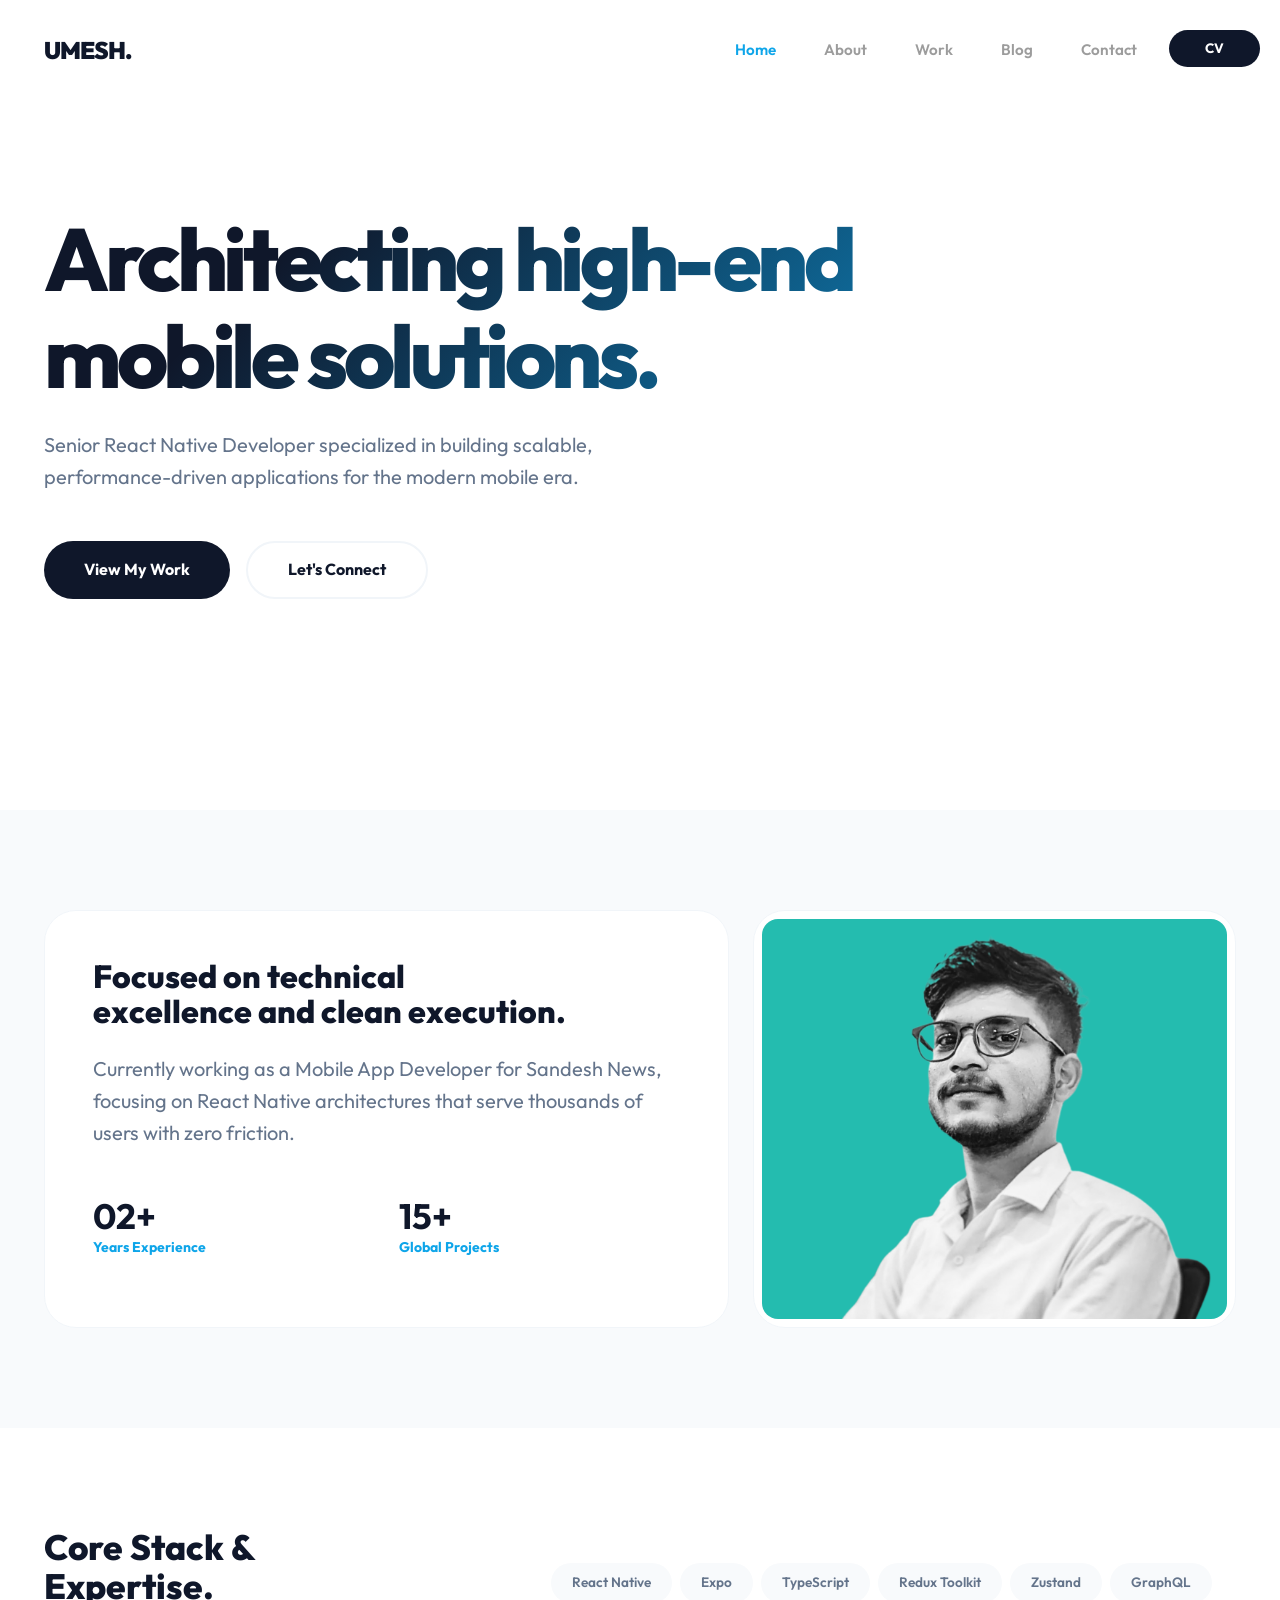
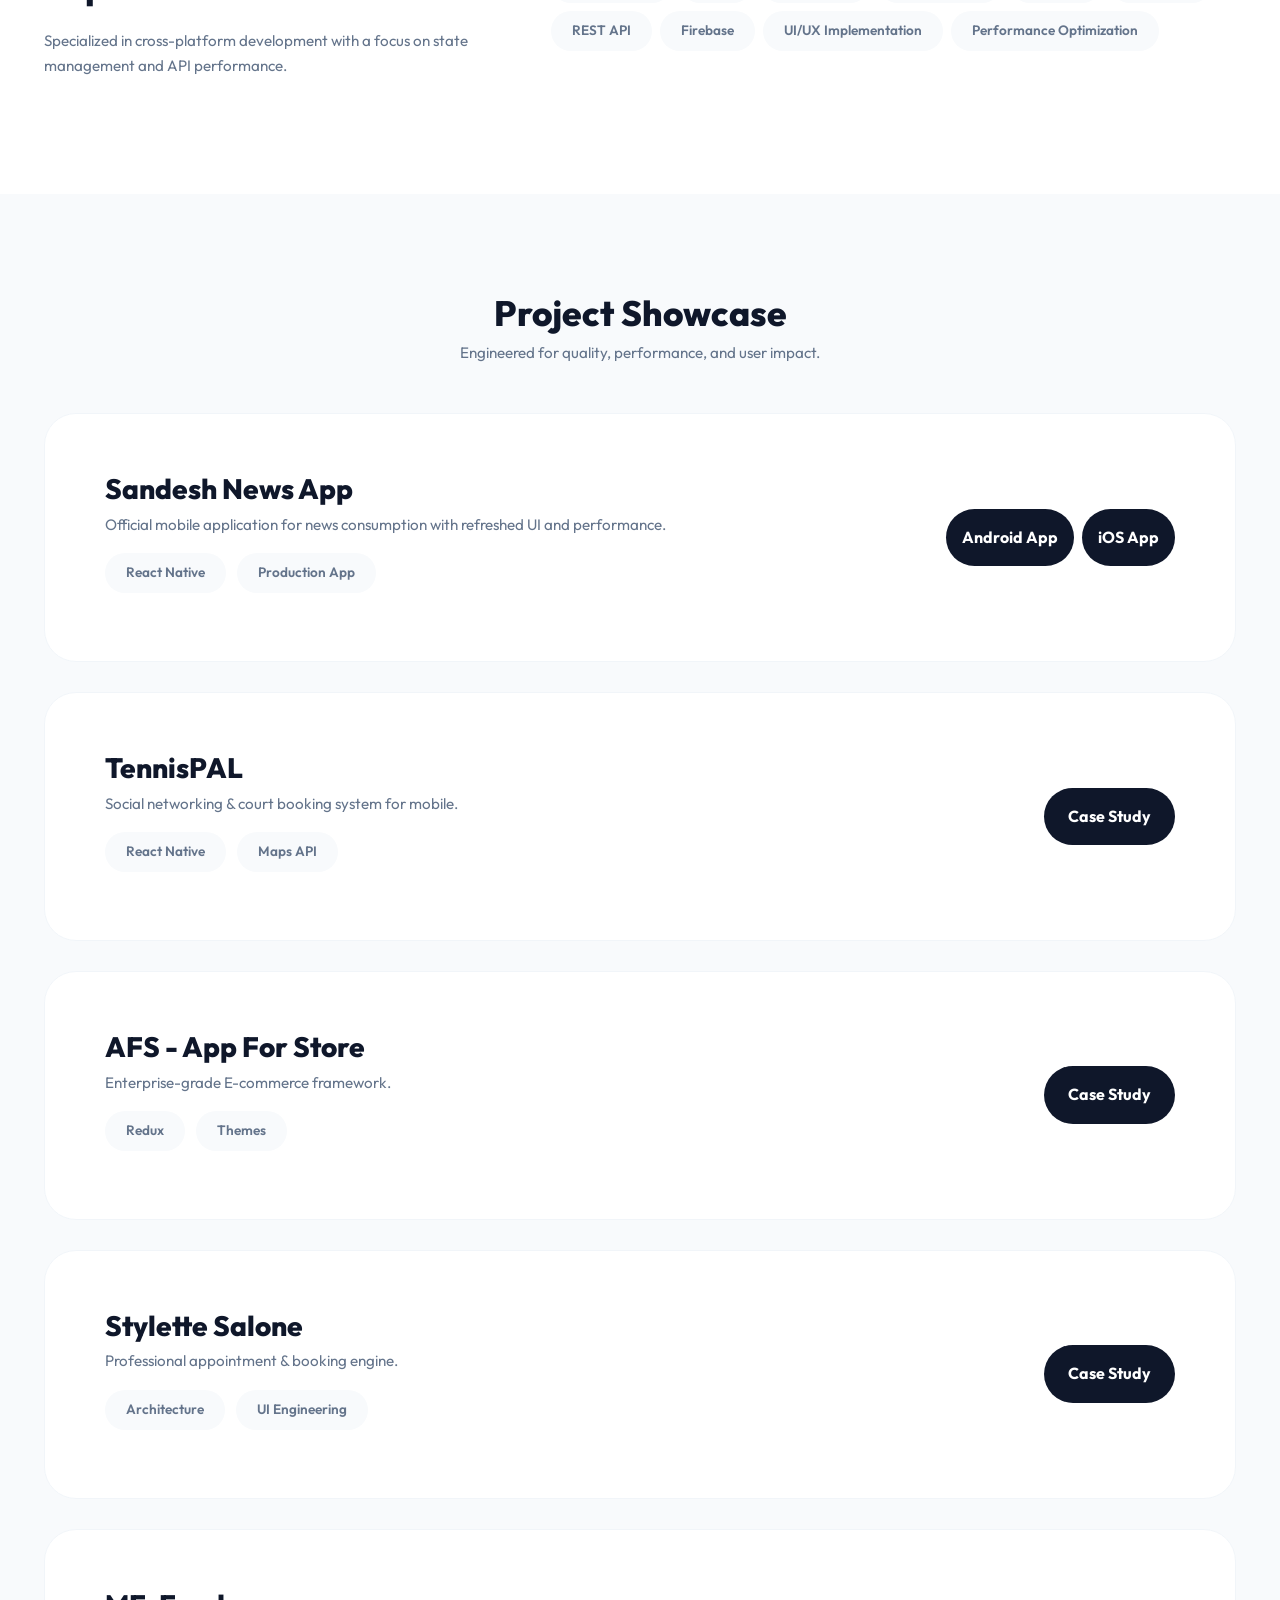
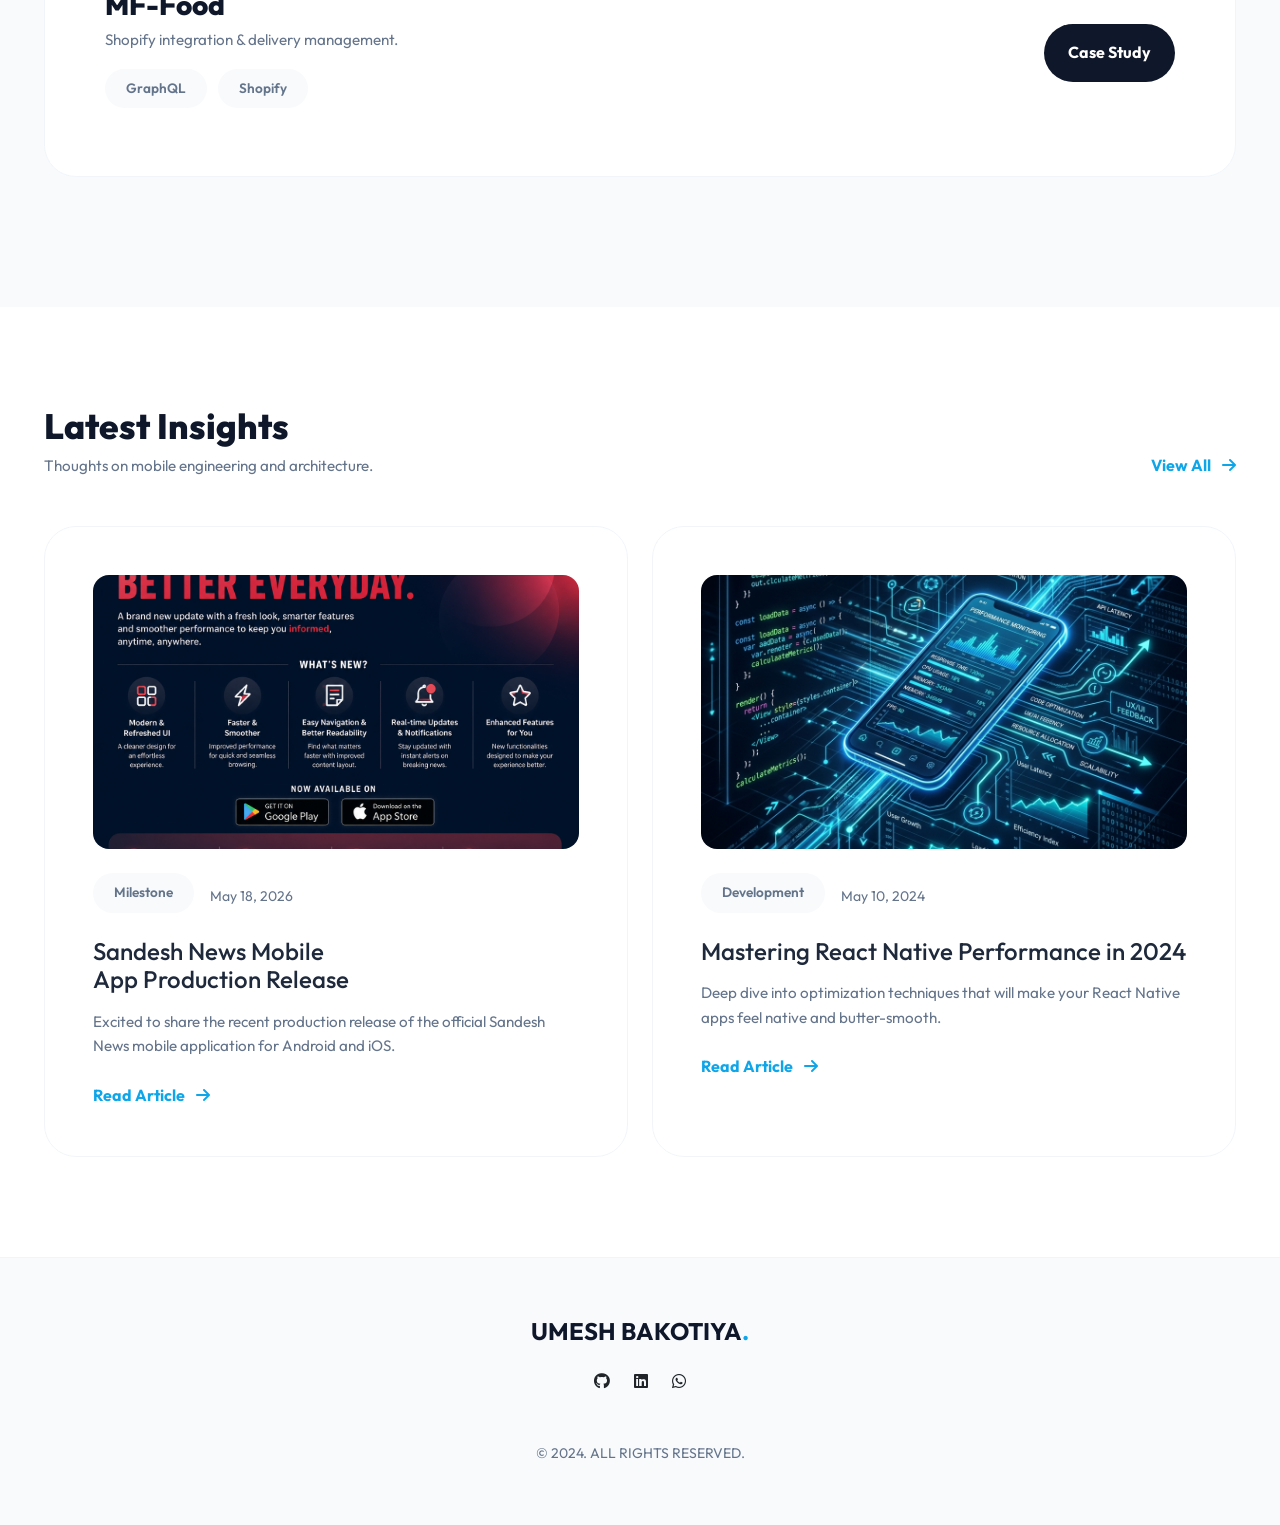
==== index.html @ 7445cc07 "feat: implement SEO improvements by adding robots.txt, sitemap.xml, and updating meta tags" ====
<!DOCTYPE html>
<html lang="en">

<head>
    <meta charset='utf-8'>
    <meta http-equiv='X-UA-Compatible' content='IE=edge'>
    <title>Umesh Bakotiya | Senior Mobile Solutions Architect & React Native Expert</title>
    <meta name='viewport' content='width=device-width, initial-scale=1'>

    <!-- SEO Meta Tags -->
    <meta name="description"
        content="Umesh Bakotiya is a Senior Mobile Solutions Architect specialized in high-performance React Native ecosystems. Discover enterprise-grade mobile architectures, technical insights, and scalable app development.">
    <meta name="keywords"
        content="Umesh Bakotiya, Senior React Native Developer, Mobile Solutions Architect, React Native Performance, Cross-Platform Architecture, Umesh Bakotiya Portfolio, Enterprise Mobile Apps">
    <!-- <meta name="google-site-verification" content="YOUR_GOOGLE_VERIFICATION_CODE_HERE" /> -->
    <meta name="author" content="Umesh Bakotiya">
    <meta name="theme-color" content="#0ea5e9">
    <link rel="canonical" href="https://umeshbakotiyadev.github.io/MyPortfolio/">

    <!-- AI & Search Entity Optimization -->
    <meta name="robots" content="index, follow, max-image-preview:large, max-snippet:-1, max-video-preview:-1">

    <!-- Open Graph / Facebook -->
    <meta property="og:locale" content="en_US">
    <meta property="og:type" content="website">
    <meta property="og:url" content="https://umeshbakotiyadev.github.io/MyPortfolio/">
    <meta property="og:site_name" content="Umesh Bakotiya Portfolio">
    <meta property="og:title" content="Umesh Bakotiya | Senior Mobile Solutions Architect">
    <meta property="og:description"
        content="Engineering high-performance mobile ecosystems with React Native. Explore my technical portfolio and insights.">
    <meta property="og:image" content="https://umeshbakotiyadev.github.io/MyPortfolio/img/3.png">
    <meta property="og:image:width" content="1200">
    <meta property="og:image:height" content="630">
    <meta property="og:image:type" content="image/jpeg">

    <!-- Twitter -->
    <meta name="twitter:card" content="summary_large_image">
    <meta name="twitter:site" content="@umesh_bakotiya">
    <meta name="twitter:creator" content="@umesh_bakotiya">
    <meta name="twitter:title" content="Umesh Bakotiya | Senior Mobile Solutions Architect">
    <meta name="twitter:description" content="Architecting the future of mobile apps with React Native.">
    <meta name="twitter:image" content="https://umeshbakotiyadev.github.io/MyPortfolio/img/3.png">

    <!-- Favicon -->
    <link rel="icon" href="img/favicon.ico" type="image/x-icon">

    <!-- Schema.org Structured Data (AI & Google Ready) -->
    <script type="application/ld+json">
    {
      "@context": "https://schema.org",
      "@graph": [
        {
          "@type": "Person",
          "@id": "https://umeshbakotiyadev.github.io/MyPortfolio/#person",
          "name": "Umesh Bakotiya",
          "jobTitle": "Senior Mobile Solutions Architect",
          "url": "https://umeshbakotiyadev.github.io/MyPortfolio/",
          "image": "https://umeshbakotiyadev.github.io/MyPortfolio/img/3.png",
          "sameAs": [
            "https://github.com/umeshbakotiyadev",
            "https://www.linkedin.com/in/umesh-bakotiya-ab243b1a0/"
          ],
          "description": "Senior React Native Developer & Mobile Architect specialized in building scalable, performance-driven mobile applications.",
          "knowsAbout": [
            "React Native",
            "Mobile App Architecture",
            "TypeScript",
            "App Performance Optimization",
            "Cross-Platform Development",
            "Technical Leadership"
          ],
          "worksFor": {
            "@type": "Organization",
            "name": "Sandesh News"
          }
        },
        {
          "@type": "WebSite",
          "@id": "https://umeshbakotiyadev.github.io/MyPortfolio/#website",
          "url": "https://umeshbakotiyadev.github.io/MyPortfolio/",
          "name": "Umesh Bakotiya Portfolio",
          "publisher": { "@id": "https://umeshbakotiyadev.github.io/MyPortfolio/#person" },
          "inLanguage": "en-US"
        },
        {
          "@type": "WebPage",
          "@id": "https://umeshbakotiyadev.github.io/MyPortfolio/#webpage",
          "url": "https://umeshbakotiyadev.github.io/MyPortfolio/",
          "name": "Umesh Bakotiya - Mobile Solutions Architect Portfolio",
          "isPartOf": { "@id": "https://umeshbakotiyadev.github.io/MyPortfolio/#website" },
          "about": { "@id": "https://umeshbakotiyadev.github.io/MyPortfolio/#person" },
          "description": "Portfolio of Umesh Bakotiya, a Senior Mobile Solutions Architect specializing in React Native and performance-driven mobile apps."
        }
      ]
    }
    </script>

    <!-- Fonts -->
    <link rel="preconnect" href="https://fonts.googleapis.com">
    <link rel="preconnect" href="https://fonts.gstatic.com" crossorigin>

    <!-- AOS Animation -->
    <link href="https://unpkg.com/aos@2.3.1/dist/aos.css" rel="stylesheet">

    <!-- Bootstrap 5 -->
    <link href="https://cdn.jsdelivr.net/npm/bootstrap@5.3.2/dist/css/bootstrap.min.css" rel="stylesheet">

    <!-- Font Awesome -->
    <link rel="stylesheet" href="https://cdnjs.cloudflare.com/ajax/libs/font-awesome/6.4.2/css/all.min.css">

    <!-- Custom Style -->
    <link rel='stylesheet' type='text/css' media='screen' href='style/main.css'>
</head>

<body data-bs-spy="scroll" data-bs-target=".navbar" data-bs-offset="100">

    <!-- Navbar -->
    <header class="header_wrapper">
        <nav class="navbar navbar-expand-lg fixed-top">
            <div class="container">
                <a class="navbar-brand" href="#" data-aos="fade-right">
                    UMESH<span style="color: var(--accent);">.</span>
                </a>

                <button class="navbar-toggler border-0" type="button" data-bs-toggle="collapse"
                    data-bs-target="#navbarNav">
                    <i class="fas fa-bars-staggered"></i>
                </button>

                <div class="collapse navbar-collapse justify-content-end" id="navbarNav">
                    <ul class="navbar-nav menu-navbar-nav">
                        <li class="nav-item"><a class="nav-link active" href="#home">Home</a></li>
                        <li class="nav-item"><a class="nav-link" href="#about">About</a></li>
                        <li class="nav-item"><a class="nav-link" href="index.html#projects">Work</a></li>
                        <li class="nav-item"><a class="nav-link" href="blog.html">Blog</a></li>
                        <li class="nav-item"><a class="nav-link" href="contact.html">Contact</a></li>
                        <li class="nav-item">
                            <a href="Umesh-Bakotiya-ReactNative-Dev.pdf" target="_blank"
                                class="main-btn btn-sm w-100 w-lg-auto ms-lg-4 px-4 py-2 mt-3 mt-lg-0"
                                style="font-size: 0.85rem;">CV</a>
                        </li>
                    </ul>
                </div>
            </div>
        </nav>
    </header>

    <main class="main_wrapper">
        <!-- Hero Section -->
        <section id="home" class="hero_section">
            <div class="container">
                <div class="hero_content" data-aos="fade-up">
                    <h1 class="text-gradient">Architecting high-end <br class="d-none d-lg-block">mobile solutions.</h1>
                    <p class="text-muted fs-5 mb-5" style="max-width: 650px;">Senior React Native Developer specialized
                        in
                        building scalable, performance-driven applications for the modern mobile era.</p>
                    <div class="d-flex gap-3 flex-wrap justify-content-center justify-content-lg-start">
                        <a href="#projects" class="main-btn">View My Work</a>
                        <a href="contact.html" class="btn-outline">Let's Connect</a>
                    </div>
                </div>
            </div>
        </section>

        <!-- Experience Overview -->
        <section id="about" class="bg-alt">
            <div class="container">
                <div class="row g-4">
                    <div class="col-lg-7" data-aos="fade-right">
                        <div class="studio-card">
                            <h2 class="mb-4">Focused on technical excellence and clean execution.</h2>
                            <p class="text-muted fs-5 mb-5">Currently working as a Mobile App Developer for Sandesh
                                News, focusing on React Native architectures that serve thousands of users with zero
                                friction.</p>

                            <div class="row g-4">
                                <div class="col-6">
                                    <h3 class="display-5 fw-bold mb-0">02+</h3>
                                    <p class="text-accent fw-bold small">Years Experience</p>
                                </div>
                                <div class="col-6">
                                    <h3 class="display-5 fw-bold mb-0">15+</h3>
                                    <p class="text-accent fw-bold small">Global Projects</p>
                                </div>
                            </div>
                        </div>
                    </div>
                    <div class="col-lg-5" data-aos="fade-left">
                        <div class="studio-card p-2 text-center">
                            <img src="img/3.png" alt="Umesh" class="img-fluid rounded-4" loading="lazy"
                                style="max-height: 400px; width: 100%; object-fit: cover;">
                        </div>
                    </div>
                </div>
            </div>
        </section>

        <!-- Skills Section -->
        <section id="skills">
            <div class="container">
                <div class="row g-4 align-items-center">
                    <div class="col-lg-5" data-aos="fade-right">
                        <h2 class="display-5 mb-4">Core Stack &<br>Expertise.</h2>
                        <p class="text-muted">Specialized in cross-platform development with a focus on state management
                            and
                            API performance.</p>
                    </div>
                    <div class="col-lg-7" data-aos="fade-left">
                        <div class="d-flex flex-wrap">
                            <span class="badge-custom">React Native</span>
                            <span class="badge-custom">Expo</span>
                            <span class="badge-custom">TypeScript</span>
                            <span class="badge-custom">Redux Toolkit</span>
                            <span class="badge-custom">Zustand</span>
                            <span class="badge-custom">GraphQL</span>
                            <span class="badge-custom">REST API</span>
                            <span class="badge-custom">Firebase</span>
                            <span class="badge-custom">UI/UX Implementation</span>
                            <span class="badge-custom">Performance Optimization</span>
                        </div>
                    </div>
                </div>
            </div>
        </section>

        <!-- Project Showcase -->
        <section id="projects" class="bg-alt">
            <div class="container">
                <div class="mb-5 text-center" data-aos="fade-up">
                    <h2 class="display-5">Project Showcase</h2>
                    <p class="text-muted">Engineered for quality, performance, and user impact.</p>
                </div>

                <div class="project-list">
                    <div class="project-item" data-aos="fade-up">
                        <div class="project-info">
                            <h3 class="mb-2">Sandesh News App</h3>
                            <p class="text-muted mb-3">Official mobile application for news consumption with refreshed
                                UI and performance.</p>
                            <div>
                                <span class="badge-custom">React Native</span>
                                <span class="badge-custom">Production App</span>
                            </div>
                        </div>
                        <div class="d-flex gap-2 flex-wrap">
                            <a href="https://lnkd.in/gxs5JSJj" target="_blank" class="main-btn btn-sm px-3">Android
                                App</a>
                            <a href="https://lnkd.in/gNENCxUe" target="_blank" class="main-btn btn-sm px-3">iOS App</a>
                        </div>
                    </div>

                    <div class="project-item" data-aos="fade-up">
                        <div class="project-info">
                            <h3 class="mb-2">TennisPAL</h3>
                            <p class="text-muted mb-3">Social networking & court booking system for mobile.</p>
                            <div>
                                <span class="badge-custom">React Native</span>
                                <span class="badge-custom">Maps API</span>
                            </div>
                        </div>
                        <a href="https://github.com/umeshbakotiyadev" target="_blank" class="main-btn btn-sm px-4">Case
                            Study</a>
                    </div>

                    <div class="project-item" data-aos="fade-up">
                        <div class="project-info">
                            <h3 class="mb-2">AFS - App For Store</h3>
                            <p class="text-muted mb-3">Enterprise-grade E-commerce framework.</p>
                            <div>
                                <span class="badge-custom">Redux</span>
                                <span class="badge-custom">Themes</span>
                            </div>
                        </div>
                        <a href="https://github.com/umeshbakotiyadev" target="_blank" class="main-btn btn-sm px-4">Case
                            Study</a>
                    </div>

                    <div class="project-item" data-aos="fade-up">
                        <div class="project-info">
                            <h3 class="mb-2">Stylette Salone</h3>
                            <p class="text-muted mb-3">Professional appointment & booking engine.</p>
                            <div>
                                <span class="badge-custom">Architecture</span>
                                <span class="badge-custom">UI Engineering</span>
                            </div>
                        </div>
                        <a href="https://github.com/umeshbakotiyadev" target="_blank" class="main-btn btn-sm px-4">Case
                            Study</a>
                    </div>

                    <div class="project-item" data-aos="fade-up">
                        <div class="project-info">
                            <h3 class="mb-2">MF-Food</h3>
                            <p class="text-muted mb-3">Shopify integration & delivery management.</p>
                            <div>
                                <span class="badge-custom">GraphQL</span>
                                <span class="badge-custom">Shopify</span>
                            </div>
                        </div>
                        <a href="https://github.com/umeshbakotiyadev" target="_blank" class="main-btn btn-sm px-4">Case
                            Study</a>
                    </div>
                </div>
            </div>
        </section>

        <!-- Latest Blogs Section -->
        <section id="latest-blog">
            <div class="container">
                <div class="mb-5 d-flex justify-content-between align-items-end" data-aos="fade-up">
                    <div>
                        <h2 class="display-5">Latest Insights</h2>
                        <p class="text-muted mb-0">Thoughts on mobile engineering and architecture.</p>
                    </div>
                    <a href="blog.html" class="text-accent fw-bold">View All <i class="fas fa-arrow-right ms-2"></i></a>
                </div>

                <div class="row g-4" id="latest-blog-container">
                    <!-- Latest 2 blogs will be injected here -->
                </div>
            </div>
        </section>


    </main>

    <!-- Footer -->
    <footer class="text-center bg-alt">
        <div class="container">
            <h4 class="fw-bold mb-4">UMESH BAKOTIYA<span class="text-accent">.</span></h4>
            <div class="d-flex justify-content-center gap-4 mb-5">
                <a href="https://github.com/umeshbakotiyadev" target="_blank" class="text-dark"><i
                        class="fab fa-github"></i></a>
                <a href="https://www.linkedin.com/in/umesh-bakotiya-ab243b1a0/" target="_blank" class="text-dark"><i
                        class="fab fa-linkedin"></i></a>
                <a href="https://wa.link/zpbch6" target="_blank" class="text-dark"><i class="fab fa-whatsapp"></i></a>
            </div>
            <p class="small text-muted mb-0">© 2024. ALL RIGHTS RESERVED.</p>
        </div>
    </footer>

    <!-- Scripts -->
    <script src="https://cdn.jsdelivr.net/npm/bootstrap@5.3.2/dist/js/bootstrap.bundle.min.js"></script>
    <script src="https://unpkg.com/aos@2.3.1/dist/aos.js"></script>
    <script src="script/blog-data.js"></script>
    <script src="script/main.js"></script>
</body>

</html>
---- style/main.css ----
@import url('https://fonts.googleapis.com/css2?family=Outfit:wght@300;400;500;600;700;900&display=swap');

/* ==========================================================================
   DESIGN SYSTEM (ROOT VARIABLES)
   ========================================================================== */
:root {
    /* Colors */
    --bg-body: #ffffff;
    --bg-alt: #f8fafc;
    --primary-color: #0f172a;
    --accent-color: #0ea5e9;
    --accent-glow: rgba(14, 165, 233, 0.1);
    --text-main: #1e293b;
    --text-muted: #64748b;
    --border-color: #f1f5f9;
    
    /* Typography (Fluid) */
    --fs-h1: clamp(2.5rem, 8vw, 5.5rem);
    --fs-h2: clamp(2rem, 5vw, 3.5rem);
    --fs-h3: clamp(1.5rem, 3vw, 2.2rem);
    --fs-body: clamp(0.95rem, 1vw, 1.1rem);
    --fs-small: 0.85rem;
    
    /* Spacing (Fluid) */
    --space-section: clamp(60px, 12vw, 150px);
    --space-container: 24px;
    --container-max: 1240px;
    
    /* Tokens */
    --radius-lg: 32px;
    --radius-md: 20px;
    --radius-sm: 12px;
    --shadow-sm: 0 10px 30px rgba(15, 23, 42, 0.03);
    --shadow-md: 0 20px 40px rgba(15, 23, 42, 0.05);
    --transition: all 0.5s cubic-bezier(0.16, 1, 0.3, 1);
}

/* ==========================================================================
   BASE STYLES & RESET
   ========================================================================== */
* {
    margin: 0;
    padding: 0;
    box-sizing: border-box;
}

html {
    scroll-behavior: smooth;
    font-size: 100%; /* 16px */
}

body {
    font-family: 'Outfit', sans-serif;
    background-color: var(--bg-body);
    color: var(--text-main);
    line-height: 1.6;
    -webkit-font-smoothing: antialiased;
    overflow-x: hidden;
    width: 100%;
}

h1, h2, h3, h4, h5, h6, .display-1, .display-2, .display-3, .display-4, .display-5, .display-6 {
    color: var(--primary-color);
    line-height: 1.1;
    font-weight: 800;
    text-wrap: balance;
}

.display-1 { font-size: calc(var(--fs-h1) * 1.2); }
.display-2 { font-size: var(--fs-h1); }
.display-3 { font-size: calc(var(--fs-h2) * 1.1); }
.display-4 { font-size: var(--fs-h2); }
.display-5 { font-size: var(--fs-h3); }
.display-6 { font-size: calc(var(--fs-h3) * 0.8); }

p {
    color: var(--text-muted);
    font-size: var(--fs-body);
}

img {
    max-width: 100%;
    height: auto;
    display: block;
}

a {
    text-decoration: none;
    transition: var(--transition);
    color: inherit;
}

/* ==========================================================================
   LAYOUT WRAPPERS
   ========================================================================== */
.main_wrapper {
    display: flex;
    flex-direction: column;
    width: 100%;
    position: relative;
}

.container {
    max-width: var(--container-max);
    margin: 0 auto;
    padding: 0 var(--space-container);
    width: 100%;
}

section {
    padding: clamp(60px, 8vw, 100px) 0;
    width: 100%;
    position: relative;
    overflow: hidden;
}

footer {
    padding: 60px 0;
    border-top: 1px solid var(--border-color);
}

.bg-alt {
    background-color: var(--bg-alt);
}

/* ==========================================================================
   NAVBAR
   ========================================================================== */
.navbar {
    padding: clamp(15px, 2vw, 30px) 0;
    transition: var(--transition);
    width: 100%;
}

.navbar.header-scrolled {
    background: rgba(255, 255, 255, 0.85) !important;
    backdrop-filter: blur(20px);
    -webkit-backdrop-filter: blur(20px);
    border-bottom: 1px solid var(--border-color);
    padding: 12px 0;
}

.navbar-brand {
    font-weight: 900;
    font-size: 1.5rem;
    letter-spacing: -0.04em;
    color: var(--primary-color) !important;
}

.nav-link {
    font-weight: 600;
    font-size: 0.95rem;
    margin-left: 32px;
    opacity: 0.6;
    position: relative;
}

.nav-link:hover,
.nav-link.active {
    opacity: 1;
    color: var(--accent-color) !important;
}

.navbar-toggler {
    padding: 8px;
    border-radius: var(--radius-sm);
    background: var(--bg-alt);
    color: var(--primary-color);
}

/* ==========================================================================
   HERO SECTION
   ========================================================================== */
.hero_section {
    min-height: 90vh;
    display: flex;
    align-items: center;
    padding-top: 100px;
}

.hero_content h1 {
    font-size: var(--fs-h1);
    letter-spacing: -0.05em;
    margin-bottom: 24px;
}

.text-gradient {
    background: linear-gradient(135deg, var(--primary-color) 20%, var(--accent-color) 100%);
    -webkit-background-clip: text;
    -webkit-text-fill-color: transparent;
}

.text-accent {
    color: var(--accent-color) !important;
}

.text-muted {
    color: var(--text-muted) !important;
}

/* ==========================================================================
   COMPONENTS
   ========================================================================== */

/* Buttons */
.main-btn {
    background: var(--primary-color);
    color: #fff;
    padding: 16px 40px;
    border-radius: 100px;
    font-weight: 700;
    display: inline-flex;
    align-items: center;
    justify-content: center;
    border: none;
}

.main-btn:hover {
    background: var(--accent-color);
    color: #fff;
    transform: translateY(-2px);
    box-shadow: 0 10px 20px var(--accent-glow);
}

.btn-outline {
    border: 2px solid var(--border-color);
    color: var(--primary-color);
    padding: 14px 40px;
    border-radius: 100px;
    font-weight: 700;
    display: inline-flex;
    align-items: center;
    justify-content: center;
}

.btn-outline:hover {
    border-color: var(--accent-color);
    color: var(--accent-color);
    transform: translateY(-2px);
}

/* Cards */
.studio-card {
    background: #fff;
    border: 1px solid var(--border-color);
    border-radius: var(--radius-lg);
    padding: clamp(24px, 5vw, 48px);
    height: 100%;
    transition: var(--transition);
}

.studio-card:hover {
    box-shadow: var(--shadow-md);
    border-color: var(--accent-glow);
    transform: translateY(-8px);
}

/* Project Items */
.project-item {
    background: #fff;
    border: 1px solid var(--border-color);
    border-radius: var(--radius-lg);
    padding: clamp(30px, 5vw, 60px);
    margin-bottom: 30px;
    display: flex;
    align-items: center;
    justify-content: space-between;
    transition: var(--transition);
}

.project-item:hover {
    border-color: var(--accent-color);
    box-shadow: var(--shadow-md);
    transform: scale(1.01);
}

/* Badges */
.badge-custom {
    display: inline-block;
    padding: 8px 20px;
    background: var(--bg-alt);
    color: var(--text-muted);
    border-radius: 100px;
    font-size: var(--fs-small);
    font-weight: 600;
    margin: 0 8px 8px 0;
    border: 1px solid transparent;
}

.badge-custom:hover {
    background: var(--accent-glow);
    color: var(--accent-color);
    border-color: var(--accent-color);
}

/* Forms */
.form-control {
    background: var(--bg-alt);
    border: 1px solid transparent;
    border-radius: var(--radius-md);
    padding: 18px 24px;
    font-weight: 500;
    font-family: inherit;
    transition: var(--transition);
}

.form-control:focus {
    background: #fff;
    border-color: var(--accent-color);
    box-shadow: none;
    outline: none;
}

/* ==========================================================================
   RESPONSIVE OVERRIDES
   ========================================================================== */

/* Desktop & Tablets (Up to 991px) */
@media (max-width: 991.98px) {
    .navbar-collapse {
        background: rgba(255, 255, 255, 0.98);
        backdrop-filter: blur(20px);
        margin-top: 15px;
        padding: 40px;
        border-radius: var(--radius-lg);
        box-shadow: var(--shadow-md);
        text-align: center;
    }

    .nav-link {
        margin: 10px 0;
        font-size: 1.2rem;
    }

    .hero_section {
        padding-top: 120px;
        text-align: center;
    }

    .hero_content p {
        margin: 0 auto 40px;
    }

    .project-item {
        flex-direction: column;
        text-align: center;
    }

    .project-info {
        margin-bottom: 30px;
    }

    .project-item .main-btn {
        width: 100%;
    }
}

/* Mobile (Up to 767px) */
@media (max-width: 767.98px) {
    #skills, #contact {
        text-align: center;
    }
    
    #skills .d-flex {
        justify-content: center;
    }

    .display-5 { font-size: 2.2rem; }
}

/* Small Mobile (Up to 575px) */
@media (max-width: 575.98px) {
    .hero_content h1 {
        line-height: 1.2;
    }

    .d-flex.gap-3 {
        flex-direction: column;
    }

    .main-btn, .btn-outline {
        width: 100%;
    }
}

/* Laptop/Desktop Refinements (992px to 1200px) */
@media (min-width: 992px) and (max-width: 1199.98px) {
    .navbar .container {
        padding: 0 30px;
    }

    .nav-link {
        margin-left: 18px;
        font-size: 0.9rem;
    }
    
    .ms-lg-4 {
        margin-left: 1rem !important;
    }
}

/* Ultra Small Mobile (Up to 400px) */
@media (max-width: 399.98px) {
    :root {
        --space-container: 16px;
    }

    .navbar-brand {
        font-size: 1.2rem;
    }

    .studio-card .row .col-6 {
        width: 100%;
        margin-bottom: 20px;
    }

    #contact a.h5 {
        font-size: 1rem !important;
    }
}

/* Orientation & Heights */
@media (max-height: 500px) and (orientation: landscape) {
    .hero_section {
        min-height: 120vh;
        padding-top: 80px;
    }
}
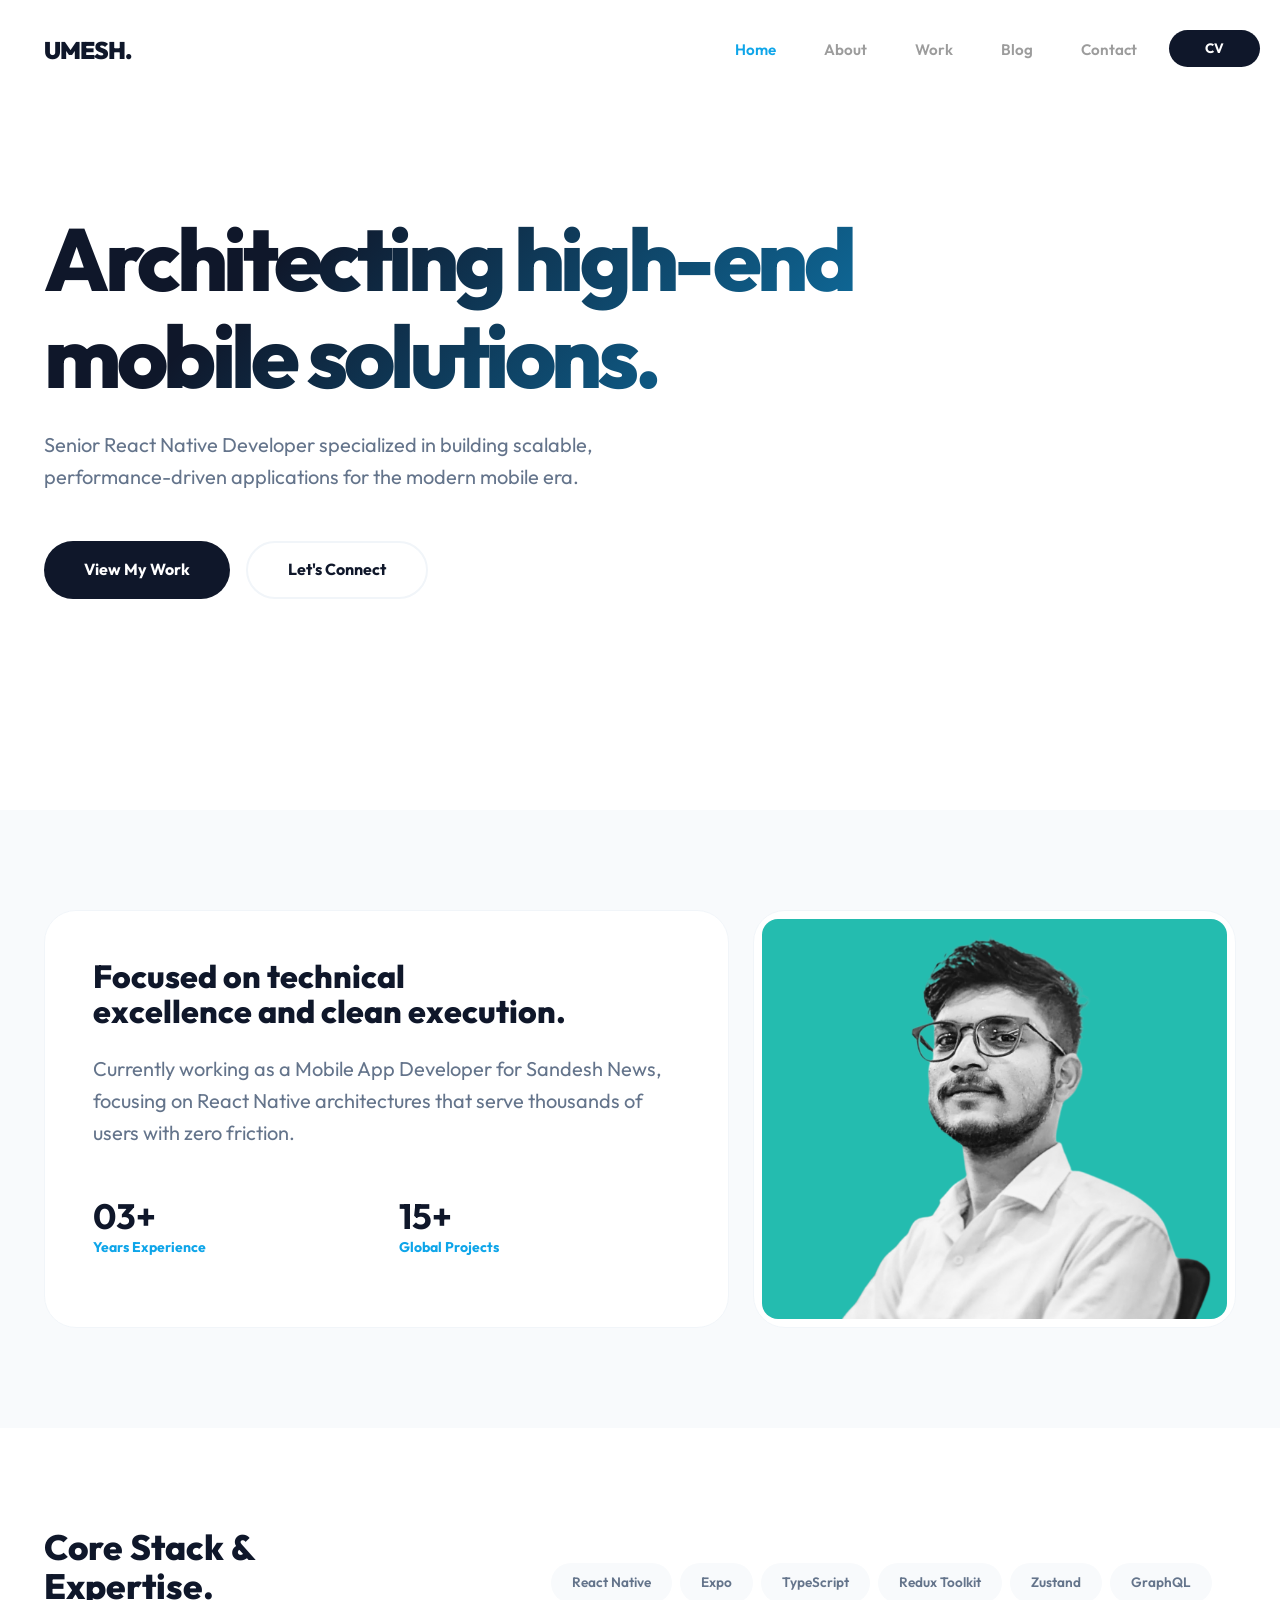
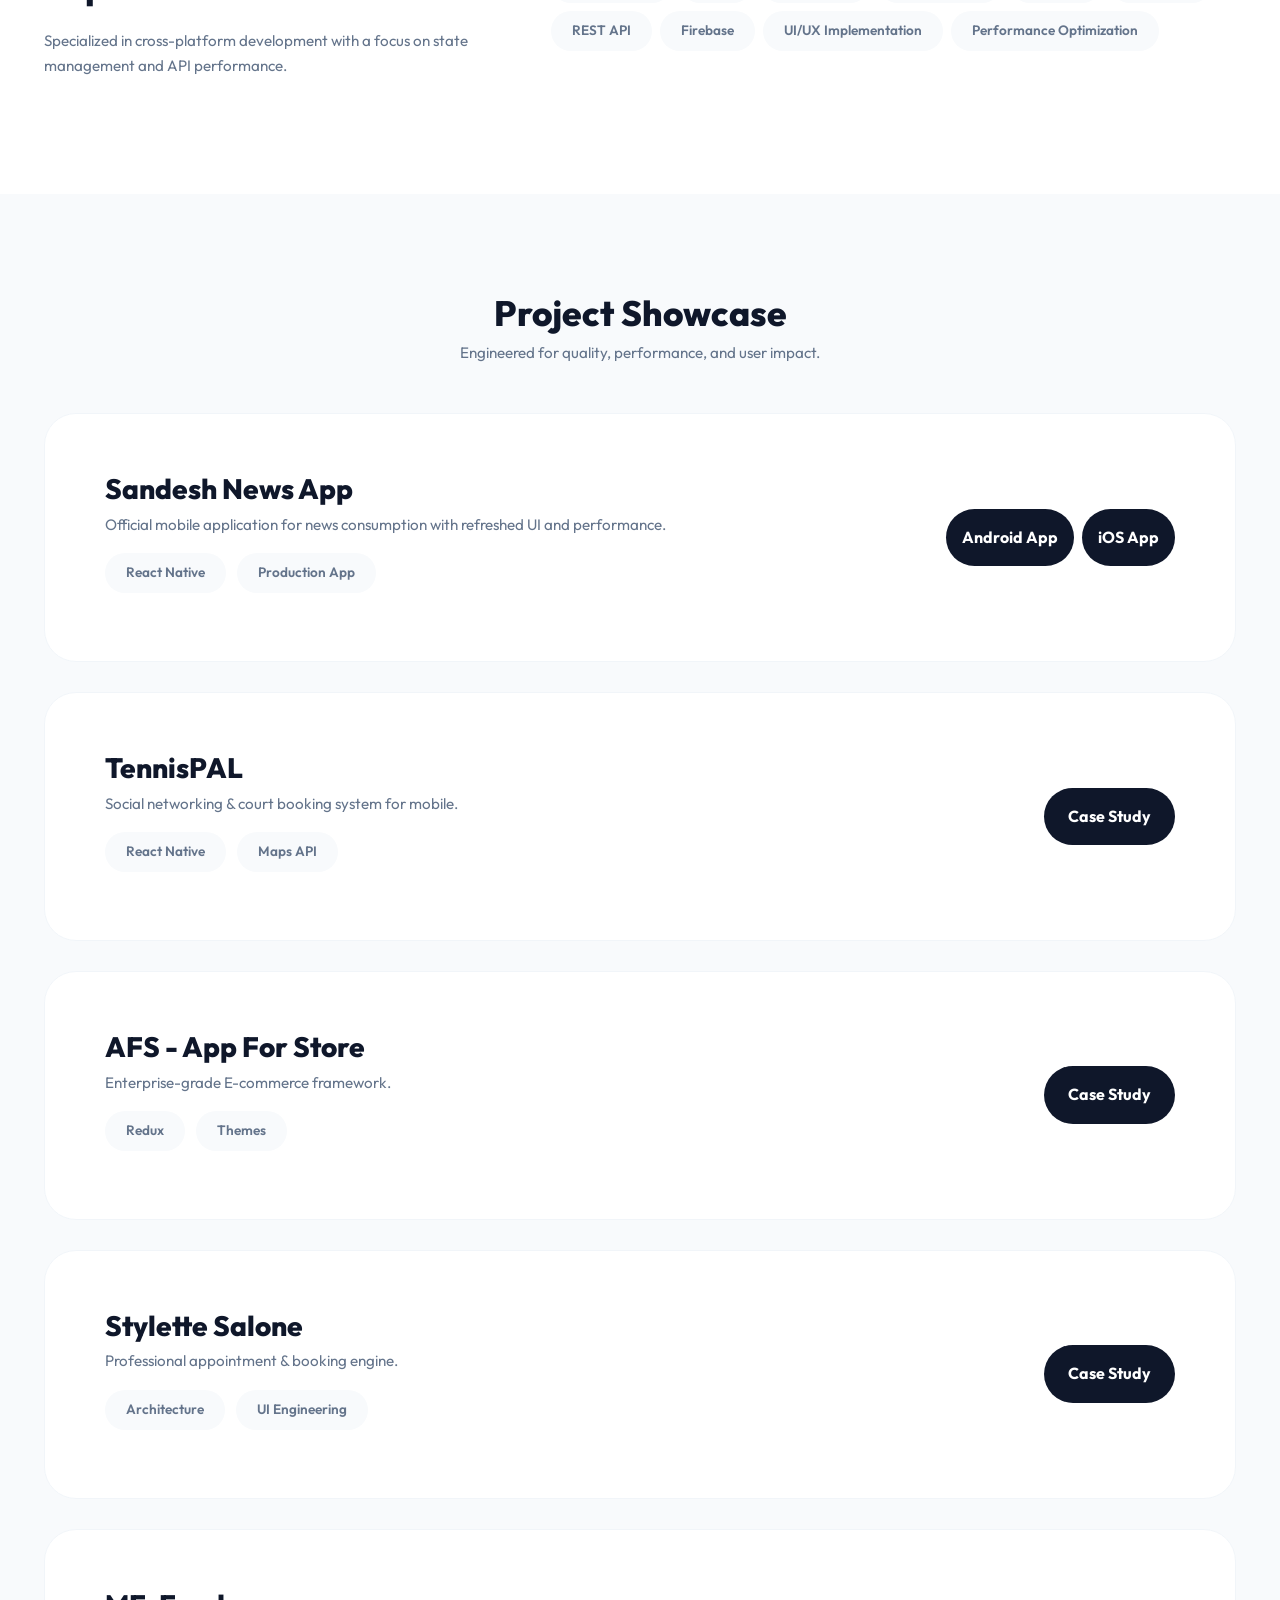
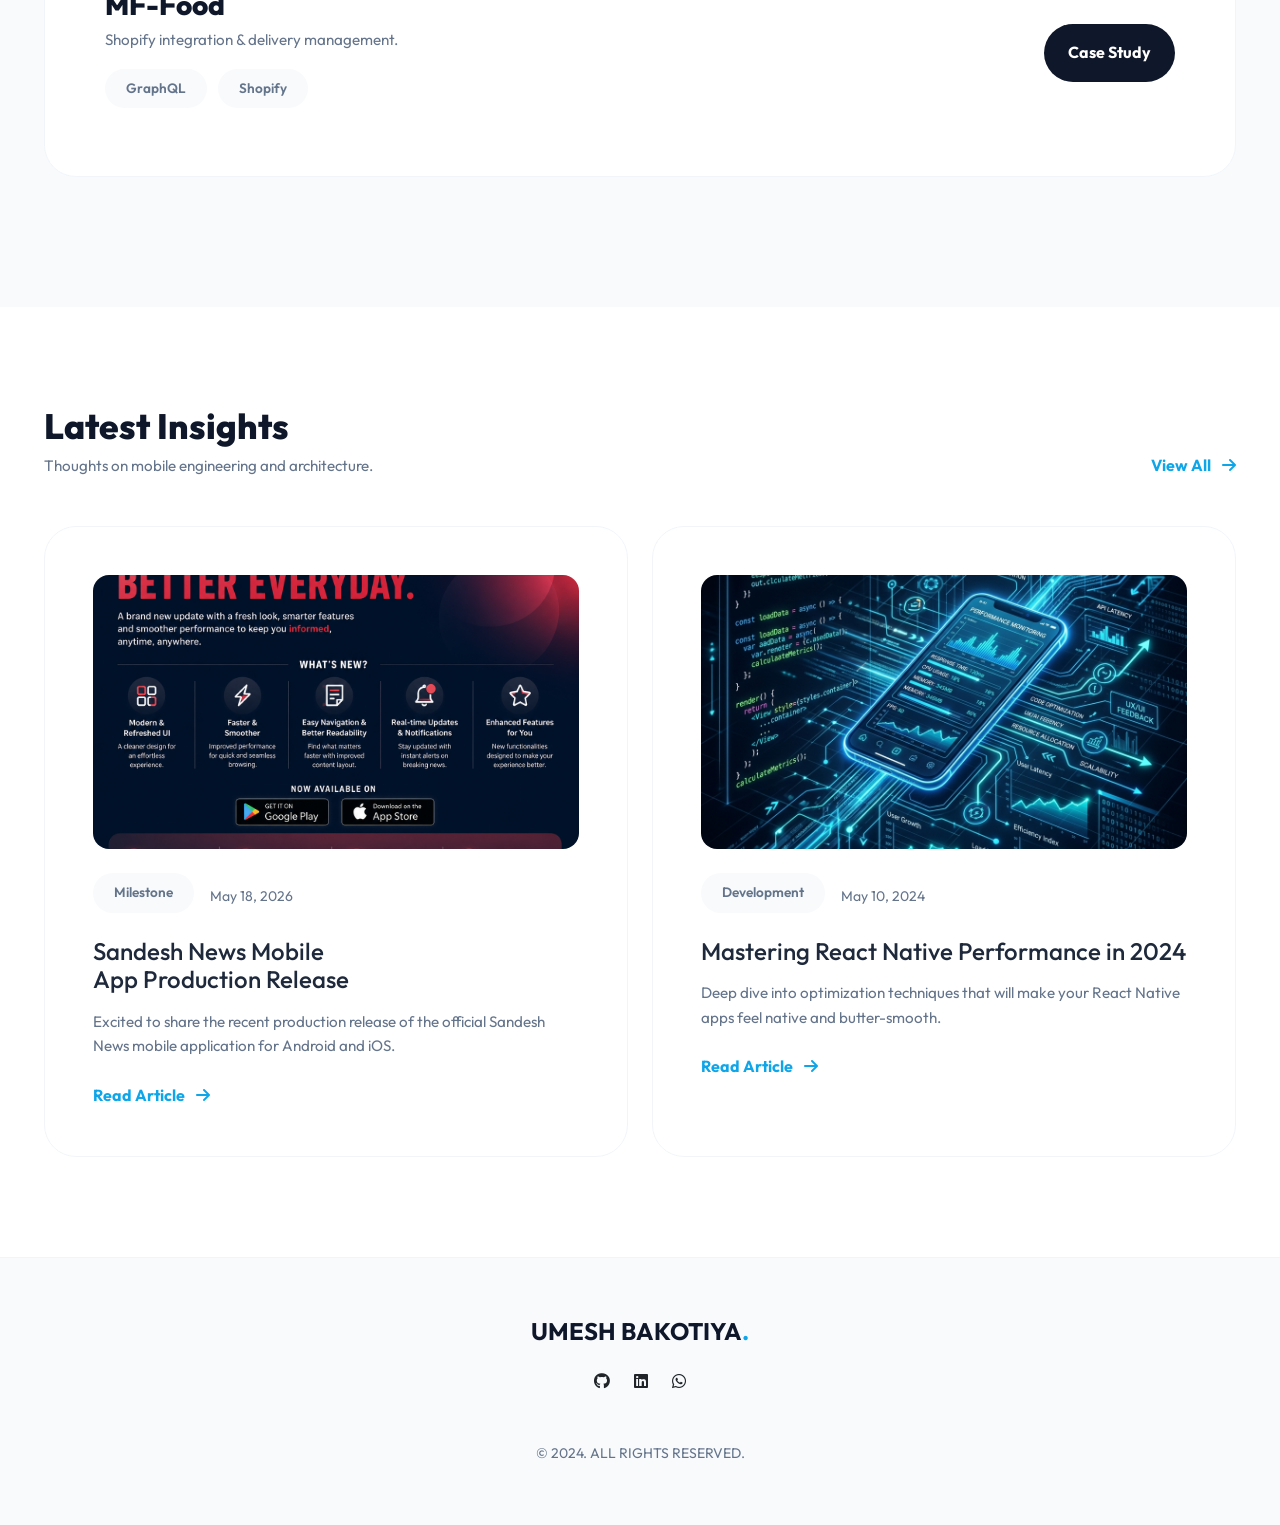
==== commit 0a87aa49: "feat: update experience count to 3+ years" ====
--- a/index.html
+++ b/index.html
@@ -175,7 +175,7 @@
 
                             <div class="row g-4">
                                 <div class="col-6">
-                                    <h3 class="display-5 fw-bold mb-0">02+</h3>
+                                    <h3 class="display-5 fw-bold mb-0">03+</h3>
                                     <p class="text-accent fw-bold small">Years Experience</p>
                                 </div>
                                 <div class="col-6">
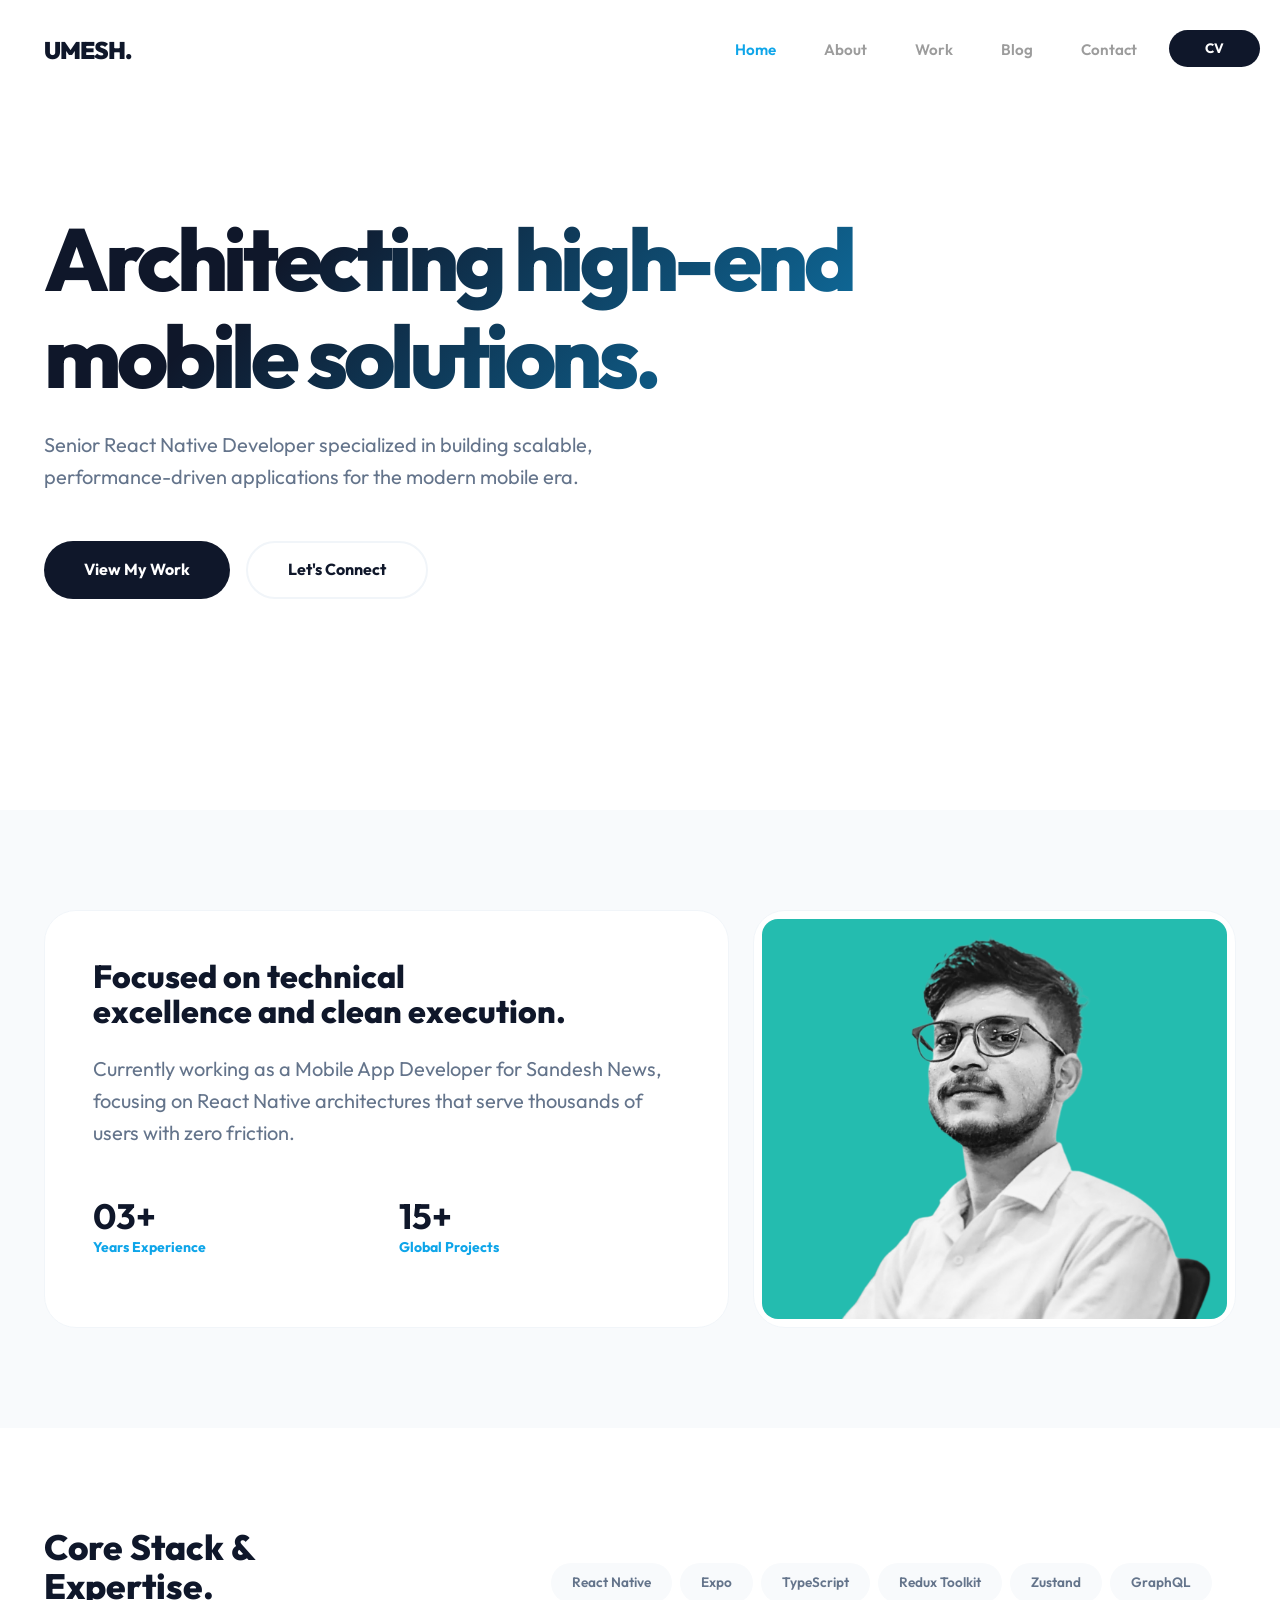
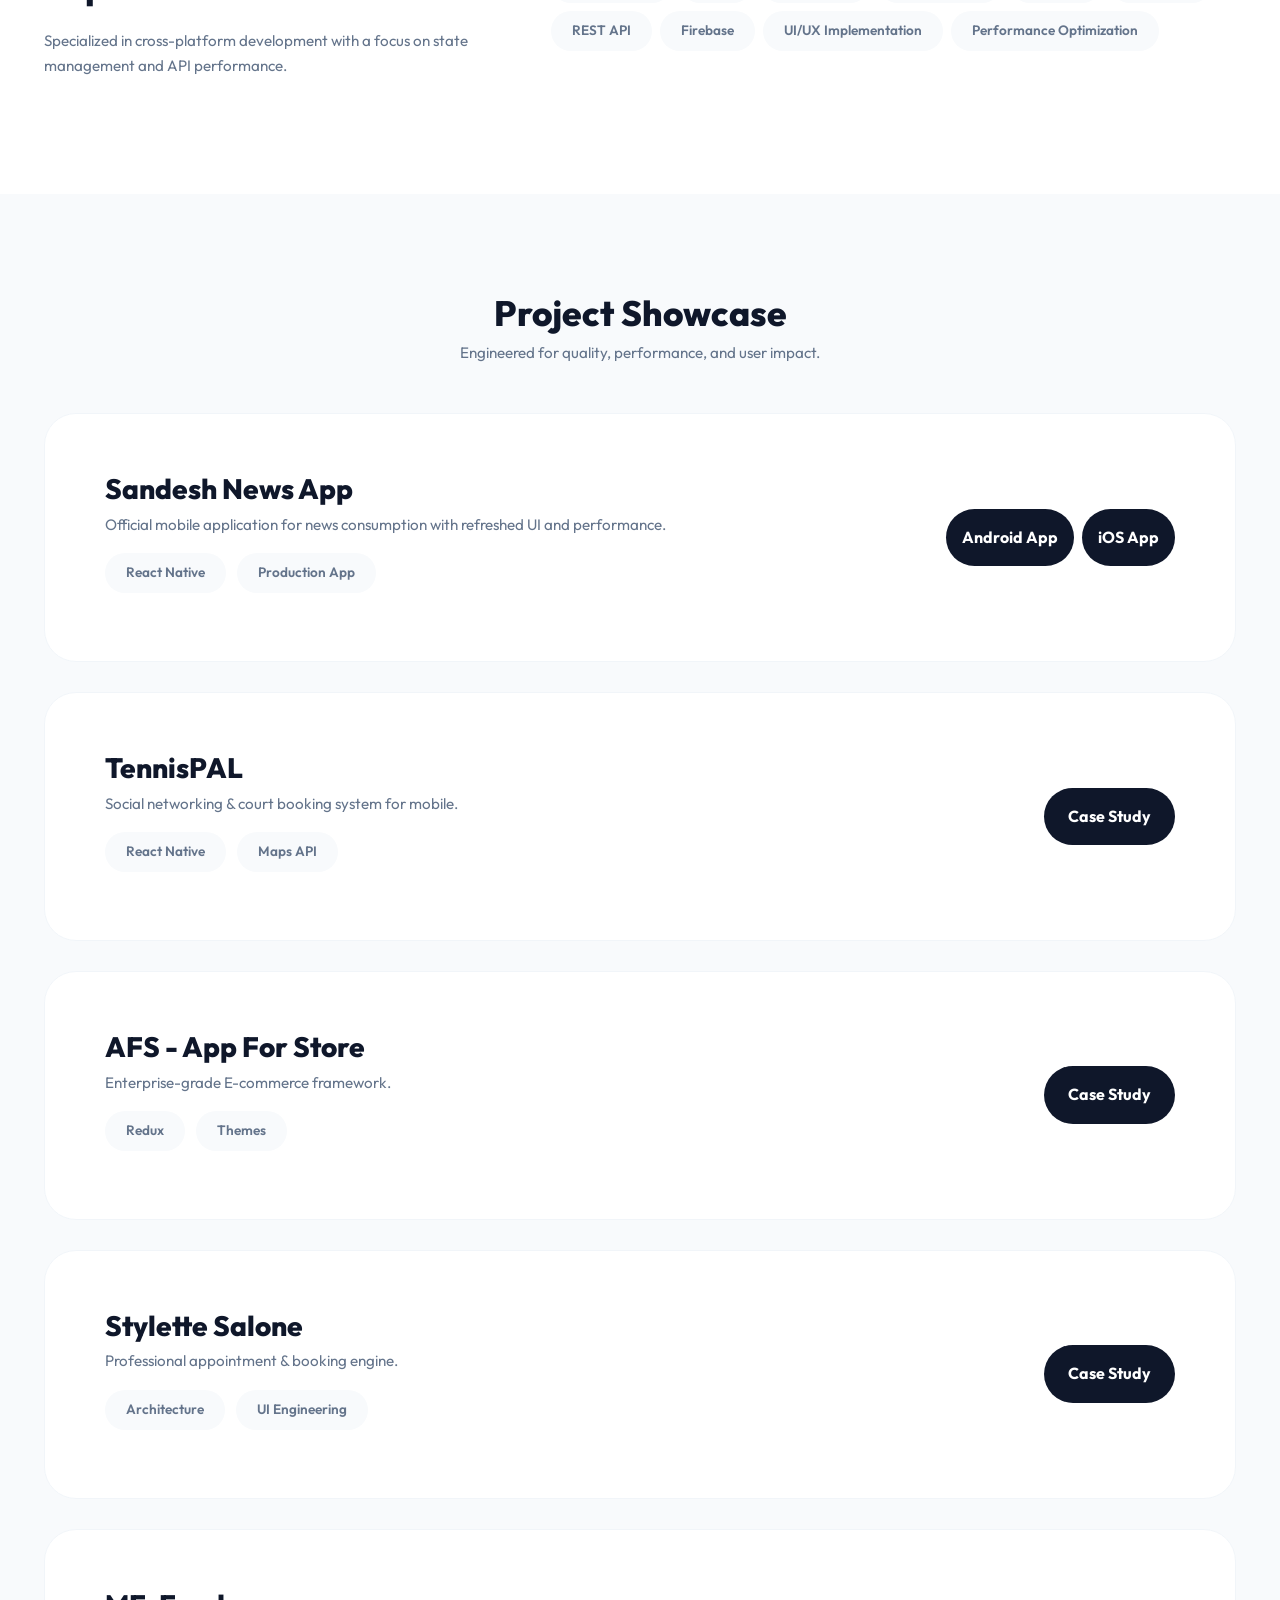
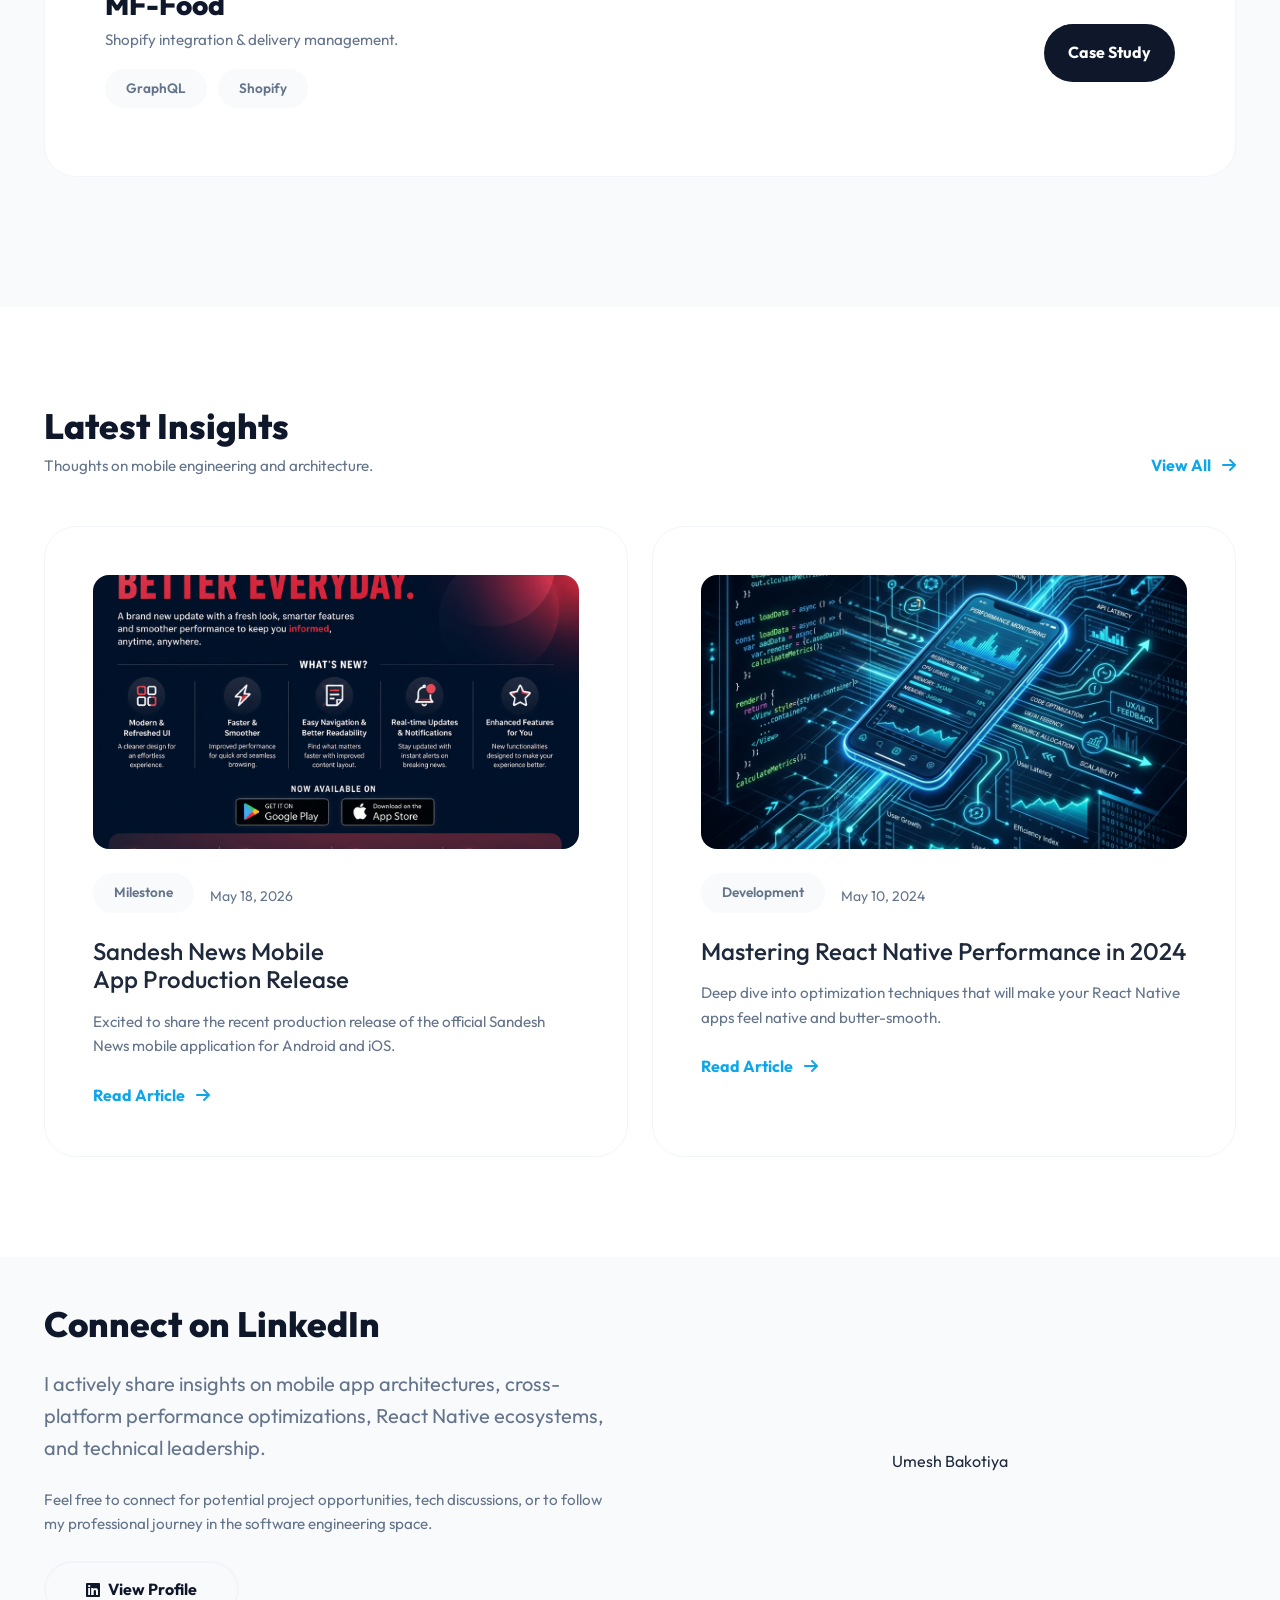
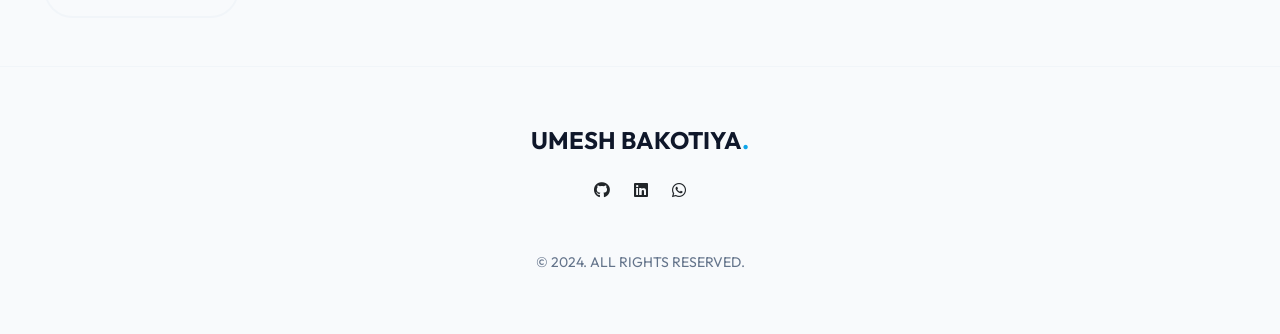
==== commit ce70555b: "feat: add LinkedIn profile badge sections to index and contact pages" ====
--- a/index.html
+++ b/index.html
@@ -110,6 +110,9 @@
 
     <!-- Custom Style -->
     <link rel='stylesheet' type='text/css' media='screen' href='style/main.css'>
+
+    <!-- LinkedIn Badge Script -->
+    <script src="https://platform.linkedin.com/badges/js/profile.js" async defer type="text/javascript"></script>
 </head>
 
 <body data-bs-spy="scroll" data-bs-target=".navbar" data-bs-offset="100">
@@ -321,6 +324,22 @@
             </div>
         </section>
 
+        <!-- LinkedIn Connect Section -->
+        <section id="linkedin-connect" class="py-5 bg-alt">
+            <div class="container">
+                <div class="row align-items-center g-5">
+                    <div class="col-lg-6" data-aos="fade-right">
+                        <h2 class="display-5 mb-4">Connect on LinkedIn</h2>
+                        <p class="text-muted fs-5 mb-4">I actively share insights on mobile app architectures, cross-platform performance optimizations, React Native ecosystems, and technical leadership.</p>
+                        <p class="text-muted mb-4">Feel free to connect for potential project opportunities, tech discussions, or to follow my professional journey in the software engineering space.</p>
+                        <a href="https://in.linkedin.com/in/umeshbakotiya" target="_blank" class="btn-outline"><i class="fab fa-linkedin me-2"></i>View Profile</a>
+                    </div>
+                    <div class="col-lg-6 d-flex justify-content-center" data-aos="fade-left">
+                        <div class="badge-base LI-profile-badge" data-locale="en_US" data-size="large" data-theme="dark" data-type="HORIZONTAL" data-vanity="umeshbakotiya" data-version="v1"><a class="badge-base__link LI-simple-link" href="https://in.linkedin.com/in/umeshbakotiya?trk=profile-badge">Umesh Bakotiya</a></div>
+                    </div>
+                </div>
+            </div>
+        </section>
 
     </main>
 
